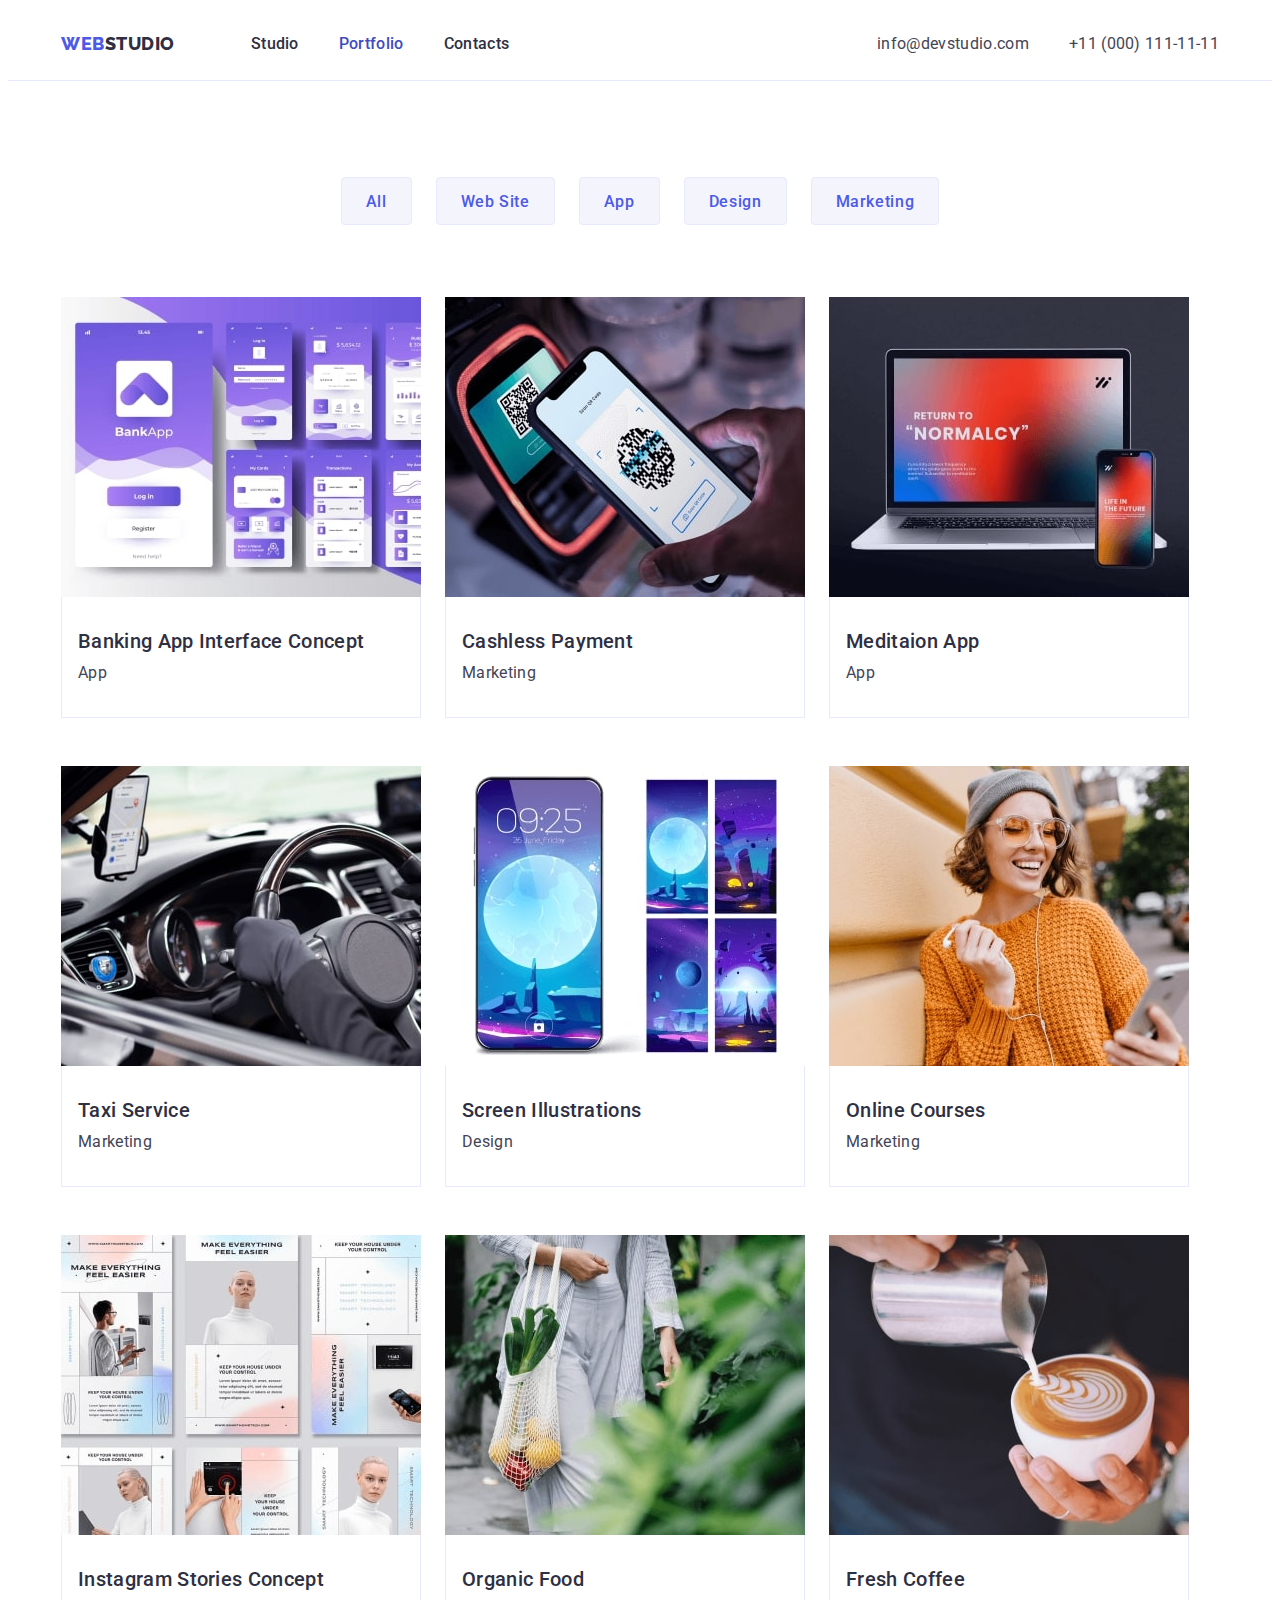
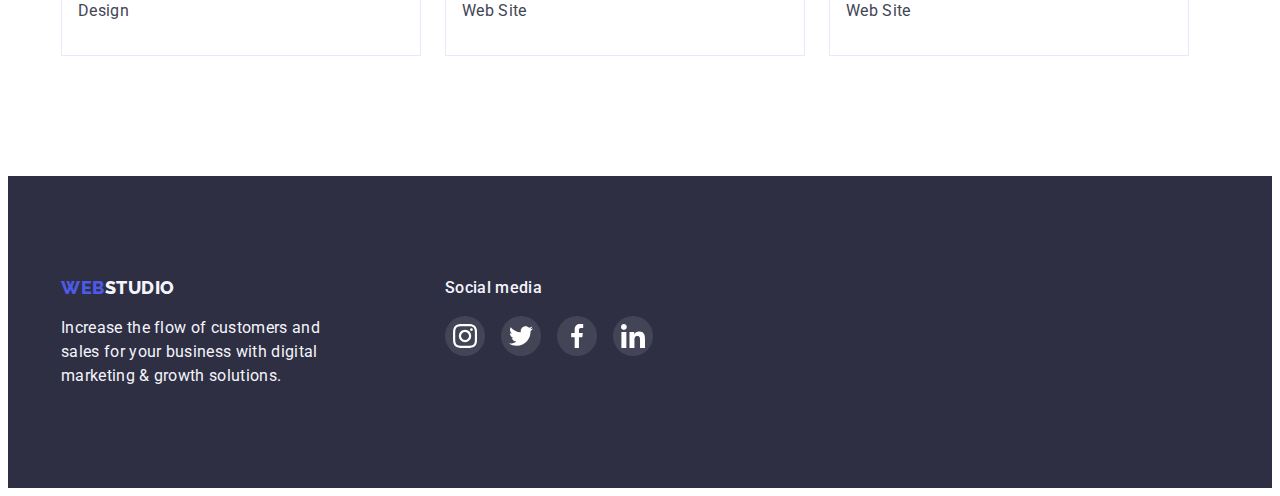
==== portfolio.html @ fd3bf66e "up" ====
<!DOCTYPE html>
<html lang="en">
	<head>
		<meta charset="UTF-8" />
		<meta name="viewport" content="width=device-width, initial-scale=1.0" />
		<link
			href="https://fonts.googleapis.com/css2?family=Raleway:wght@800&family=Roboto:wght@400;500;700;900&display=swap"
			rel="stylesheet"
		/>
		<link
			rel="stylesheet"
			href="https://cdnjs.cloudflare.com/ajax/libs/modern-normalize/1.1.0/modern-normalize.min.css"
			integrity="sha512-wpPYUAdjBVSE4KJnH1VR1HeZfpl1ub8YT/NKx4PuQ5NmX2tKuGu6U/JRp5y+Y8XG2tV+wKQpNHVUX03MfMFn9Q=="
			crossorigin="anonymous"
			referrerpolicy="no-referrer"
		/>
		<link rel="stylesheet" href="./css/style.css" />
		<title>Web Studio - Portfolio</title>
	</head>
	<body>
		<header class="page-header">
			<div class="container main-nav">
				<nav class="main-navigation">
					<a href="./index.html" class="logo">Web<span>Studio</span></a>
					<ul class="site-nav list">
						<li class="item"><a href="./index.html" class="link">Studio</a></li>
						<li class="item">
							<a href="./portfolio.html" class="link current">Portfolio</a>
						</li>
						<li class="item"><a href="" class="link">Contacts</a></li>
					</ul>
				</nav>
				<address class="contacts">
					<ul class="nav-contacts">
						<li class="item">
							<a href="mailto:info@devstudio.com">info@devstudio.com</a>
						</li>
						<li class="item">
							<a href="tel:+110001111111">+11 (000) 111-11-11</a>
						</li>
					</ul>
				</address>
			</div>
		</header>
		<main>
			<section class="section portfolio">
				<div class="container">
					<h1 hidden>Portfolio</h1>
					<ul class="filter-buttons">
						<li class="button-item">
							<button type="button" class="button">All</button>
						</li>
						<li class="button-item">
							<button type="button" class="button">Web Site</button>
						</li>
						<li class="button-item">
							<button type="button" class="button">App</button>
						</li>
						<li class="button-item">
							<button type="button" class="button">Design</button>
						</li>
						<li class="button-item">
							<button type="button" class="button">Marketing</button>
						</li>
					</ul>
					<h2 hidden>Our Benefits</h2>
					<ul class="benefits">
						<li class="item">
							<img
								src="./images/portfolio/banking-app.jpg"
								alt="Banking App Interface Concept"
								width="360"
							/>
							<div class="benefits-content">
								<h3 class="benefits-header">Banking App Interface Concept</h3>
								<p>App</p>
							</div>
						</li>
						<li class="item">
							<img
								src="./images/portfolio/cashless-payment.jpg"
								alt="Banking App Interface Concept"
								width="360"
							/>
							<div class="benefits-content">
								<h3 class="benefits-header">Cashless Payment</h3>
								<p>Marketing</p>
							</div>
						</li>
						<li class="item">
							<img
								src="./images/portfolio/meditaion-app.jpg"
								alt="Meditaion App"
								width="360"
							/>
							<div class="benefits-content">
								<h3 class="benefits-header">Meditaion App</h3>
								<p>App</p>
							</div>
						</li>
						<li class="item">
							<img
								src="./images/portfolio/taxi-service.jpg"
								alt="Taxi Service"
								width="360"
							/>
							<div class="benefits-content">
								<h3 class="benefits-header">Taxi Service</h3>
								<p>Marketing</p>
							</div>
						</li>
						<li class="item">
							<img
								src="./images/portfolio/screen-illustations.jpg"
								alt="Screen Illustrations"
								width="360"
							/>
							<div class="benefits-content">
								<h3 class="benefits-header">Screen Illustrations</h3>
								<p>Design</p>
							</div>
						</li>
						<li class="item">
							<img
								src="./images/portfolio/online-courses.jpg"
								alt="Online Courses"
								width="360"
							/>
							<div class="benefits-content">
								<h3 class="benefits-header">Online Courses</h3>
								<p>Marketing</p>
							</div>
						</li>
						<li class="item">
							<img
								src="./images/portfolio/instagram-stories.jpg"
								alt="Instagram Stories Concept"
								width="360"
							/>
							<div class="benefits-content">
								<h3 class="benefits-header">Instagram Stories Concept</h3>
								<p>Design</p>
							</div>
						</li>
						<li class="item">
							<img
								src="./images/portfolio/organic-food.jpg"
								alt="Organic Food"
								width="360"
							/>
							<div class="benefits-content">
								<h3 class="benefits-header">Organic Food</h3>
								<p>Web Site</p>
							</div>
						</li>
						<li class="item">
							<img
								src="./images/portfolio/fresh-cofee.jpg"
								alt="Fresh Coffee"
								width="360"
							/>
							<div class="benefits-content">
								<h3 class="benefits-header">Fresh Coffee</h3>
								<p>Web Site</p>
							</div>
						</li>
					</ul>
				</div>
			</section>
		</main>
		<footer class="footer">
			<div class="container">
				<div class="copyrights">
					<a href="./index.html" class="logo">Web<span>Studio</span></a>
					<p class="slogan">
						Increase the flow of customers and sales for your business with
						digital marketing & growth solutions.
					</p>
				</div>
				<div class="footer-social-links">
					<p class="social-links-header">Social media</p>
					<ul class="footer-list">
						<li class="item">
							<a href="#" class="footer-link-icon">
								<svg class="icon" width="24" height="24">
									<use href="./images/icons.svg#icon-instagram"></use></svg
							></a>
						</li>
						<li class="item">
							<a href="#" class="footer-link-icon"
								><svg class="icon" width="24" height="24">
									<use href="./images/icons.svg#icon-twitter"></use>
								</svg>
							</a>
						</li>
						<li class="item">
							<a href="#" class="footer-link-icon"
								><svg class="icon" width="24" height="24">
									<use href="./images/icons.svg#icon-facebook"></use>
								</svg>
							</a>
						</li>
						<li class="item">
							<a href="#" class="footer-link-icon"
								><svg class="icon" width="24" height="24">
									<use href="./images/icons.svg#icon-linkedin"></use></svg
							></a>
						</li>
					</ul>
				</div>
			</div>
		</footer>
	</body>
</html>
---- css/style.css ----
:root {
  /* --brand-color: #3f51b5; */
  --header-color: #2E2F42;
  --main-text-color: #434455;
    --hover-and-background-color: #404BBF;
  --brand-color: #4D5AE5;
}
ul {
  list-style-type: none;
}

body {
  font-family: "Roboto", sans-serif;
  letter-spacing: 0.02em;
  font-size: 16px;
  color: var(--main-text-color);
  font-weight: 400;
  line-height: 1.5

}
h1,h2,h3,h4,h5,h6 {
  text-transform: capitalize;
  color: var(--header-color);
  font-weight: 500;
}
h1,h2,h3,h4,h5,h6,p,ul {
  margin:0;
  padding: 0;
}
a {
  text-decoration: none;
}
a:hover, a:focus, .site-nav .link:hover, .site-nav .link:focus, .site-nav .link.current {
  color: var(--hover-and-background-color)
}

.site-nav .link {
  color: var(--header-color);
}

img {
  display: block;
}

.page-header {
  border-bottom: 1px solid #E7E9FC;
}

.main-navigation {
  display: flex;
  align-items: center;
}
/* .page-header {
  outline: 1px solid red;
} */

.filter-buttons {
  display: flex;
  justify-content: center;
  padding-left: 0;
  margin-bottom: 72px;
}

.button-item:not(:first-child) {
  margin-left: 24px;
}

.button-item .button {
  display: inline-block;
  height: 48px;
  border-radius: 4px;
  padding: 12px 24px;
  background-color: #f4f4fd;
  color: var(--brand-color);
  cursor: pointer;
  font-weight: 500;
  font-size: 16px;
  line-height: 1.5;
  letter-spacing: 0.04em;
  font-family: inherit;
  text-align: center;
  border: 1px solid #e7e9fc;
}

/* .filter-buttons button {
  font-family: inherit;
  cursor: pointer;
  background-color: #F4F4FD;
  letter-spacing: 0.04em;
  color: var(--brand-color);
  font-weight: 500;
  font-size: var(--main-text-font-size);
  line-height: 1.5; 
} */
.filter-buttons button:hover,  .filter-buttons button:focus{
  background-color: var(--hover-and-background-color);
  color: #fff;
}


.logo {  
  font-family: 'Raleway';
  font-weight: 800;
  font-size: 18px;
  line-height: 1.33;
  letter-spacing: 0.03em;
  text-transform: uppercase;
  color: var(--brand-color);
}


.logo span{
  color: var(--header-color);
}

.footer .logo span{
  color: #F4F4FD;
}
.footer .logo {
  margin-bottom: 16px;
  display: inline-block;
}

.site-nav {
  display: flex;
  font-weight: 500;
  margin-left: 76px;;
}

/* .site-nav .item{
  outline: 1px solid red;
} */

.site-nav .item +.item, .nav-contacts .item:not(:first-child){
  margin-left: 40px;
}

.site-nav .link {
  display:block;
  padding-top: 24px;
  padding-bottom: 24px;
}
.nav-contacts, .main-nav {
  display: flex;
  align-items: center;
}
.nav-contacts a {
  color: var(--main-text-color) ;
  font-style: normal;
}

.benefits {
  flex-wrap: wrap;
}

.benefits .item {
  margin-right: 24px;
  margin-bottom: 48px;
  text-align: left;
}

.benefits .item:nth-child(3n) {
  margin-right: 0;
}

.benefits .item:nth-last-child(-n + 3){
  margin-bottom: 0;
}

.benefits-list, .we-doing-list, .team-list, .benefits, .social-list, .customers-list,
.footer .container, .footer-list
{
  display: flex;
}

.benefits-list .item:not(:first-child), .we-doing-list .item:not(:first-child),  
.team-list .item:not(:first-child), .customers-list .item:not(:first-child) {
  margin-left: 24px;
}

.team-list > .item {
  background-color: #ffffff;
  box-shadow: 0px 1px 6px rgb(46 47 66 / 8%), 0px 1px 1px rgb(46 47 66 / 16%), 0px 2px 1px rgb(46 47 66 / 8%);
    border-radius: 0px 0px 4px 4px;
}

/* .benefits h3 {
  font-size: 20px;
  font-weight: 500;
  line-height: 1.2;
} */

.benefits-list {
  text-align: left;
}

.benefits-list .item::before {
  content: '';
  height: 112px;
  background-color: #F4F4FD;
  display: block;
  background-repeat: no-repeat;
  background-position: center;
  margin-bottom: 8px;
  padding: 24px 100px;
  
}

.item.antenna::before {
  background-image: url(../images/antenna.svg);
}

.item.clock::before{
  background-image: url(../images/clock.svg);
}

.item.diagram::before{
  background-image: url(../images/diagram.svg);
}

.item.astronaut::before{
  background-image: url(/images/astronaut.svg);
}


.social-list {
    margin: 0;
    padding-right: 16px;
    padding-left: 16px;
    justify-content: center;
}

.social-list .link {
  display: flex;
  height: 40px;
  width: 40px;
  justify-content: center;
  align-items: center;
  border-radius: 50%;
  background-color: var(--brand-color);
}

.social-list .link:hover {
  background-color: var(--hover-and-background-color);
}

.social-list .social-icon {
  fill:#f4f4fd;
}

.benefits-header {
  margin-bottom: 8px;
  font-weight: 500;
  font-size: 20px;
  line-height: 1.2;
}

.we-doing-header, .team-header, .customers-header {
  font-weight: 700;
  line-height: 1.11;
  font-size: 40px;
  color: var(--header-color) ;
  margin-bottom: 72px;
}

.section {
  padding-top: 120px;
  padding-bottom: 120px;
  text-align: center;
}
.section:nth-child(2n + 4) {
  background-color: #F4F4FD;
}

.we-doing {
  padding-top: 0;
}

.contacts {margin-left: auto;}

.container {
  width: 1158px;
  margin-left: auto;
  margin-right: auto;
  padding-right: 15px;
  padding-left: 15px;
}

.hero {
  text-align: center;
  padding-top: 188px;
  padding-bottom: 188px;
  background-color: var(--header-color);
  width: 1440px;
  background-image: linear-gradient( rgba(46, 47, 66, 0.7), rgba(46, 47, 66, 0.7) ), url(../images/people-office.jpg);
  background-repeat: no-repeat;
  margin-left: auto;
  margin-right: auto;
}


.hero-header {
  font-size: 56px;
  margin-bottom: 48px;
  color: #fff;
  line-height: 1.07;
  font-weight: 700;
  text-transform: none;

}
.hero-button {
  display: block;
  min-width: 169px;
  border-radius: 4px;
  padding: 16px 32px;
  margin: 0 auto;
  background-color: var(--brand-color);
  color: #fff;
  cursor: pointer;
  font-weight: 500;
  font-size: 16px;
  line-height: 1.5;
  letter-spacing: 0.04em;
  text-align: center;
  border: var(--brand-color);;
}

.hero-button:hover {
  background-color: var(--hover-and-background-color);
}

.team-content {
  margin: 32px 0;
}
.team-content > p {
  margin-bottom: 8px;
}
.benefits-content {
  padding-top: 32px;
  padding-bottom: 32px;
  padding-left: 16px;
  border: 1px solid #e7e9fc;
  border-top: none;
}

.team-name {
  margin-bottom: 8px;
}

.footer {
  background-color: var(--header-color);
  padding-top: 100px;
  padding-bottom: 100px;
  color: #F4F4FD;
}

.copyrights {
  width: 264px;
}


/*=====================Portfolio==========================*/


.section.portfolio {
  padding-top: 96px;
}


.footer-link-icon {
  display: flex;
  height: 40px;
  width: 40px;
  justify-content: center;
  align-items: center;
  border-radius: 50%;
  background-color: rgba(255, 255, 255, 0.1);
}

.customer-icon {
  display: flex;
  height: 88px;
  color: #8e8f99;
  border: 1px solid #8e8f99;
  border-radius: 4px;
  justify-content: center;
  align-items: center;
}
.customer-icon:hover {
  border: 1px solid var(--hover-and-background-color);

}

.customer-logo {
  fill: #8e8f99;
}

.customer-logo:hover {
  fill: var(--hover-and-background-color);
}

.customers-list .item {
  width: 100%;
}

.footer-social-links{margin-left: 120px;}

.footer-link-icon .icon {
  fill: #ffffff;
}
.footer-link-icon:hover {
  background-color: #31D0AA;
}

.footer-list .item:not(:first-child) {
  margin-left: 16px;
}
.footer .social-links-header {
  margin-bottom: 16px;
  font-weight: 500;
}
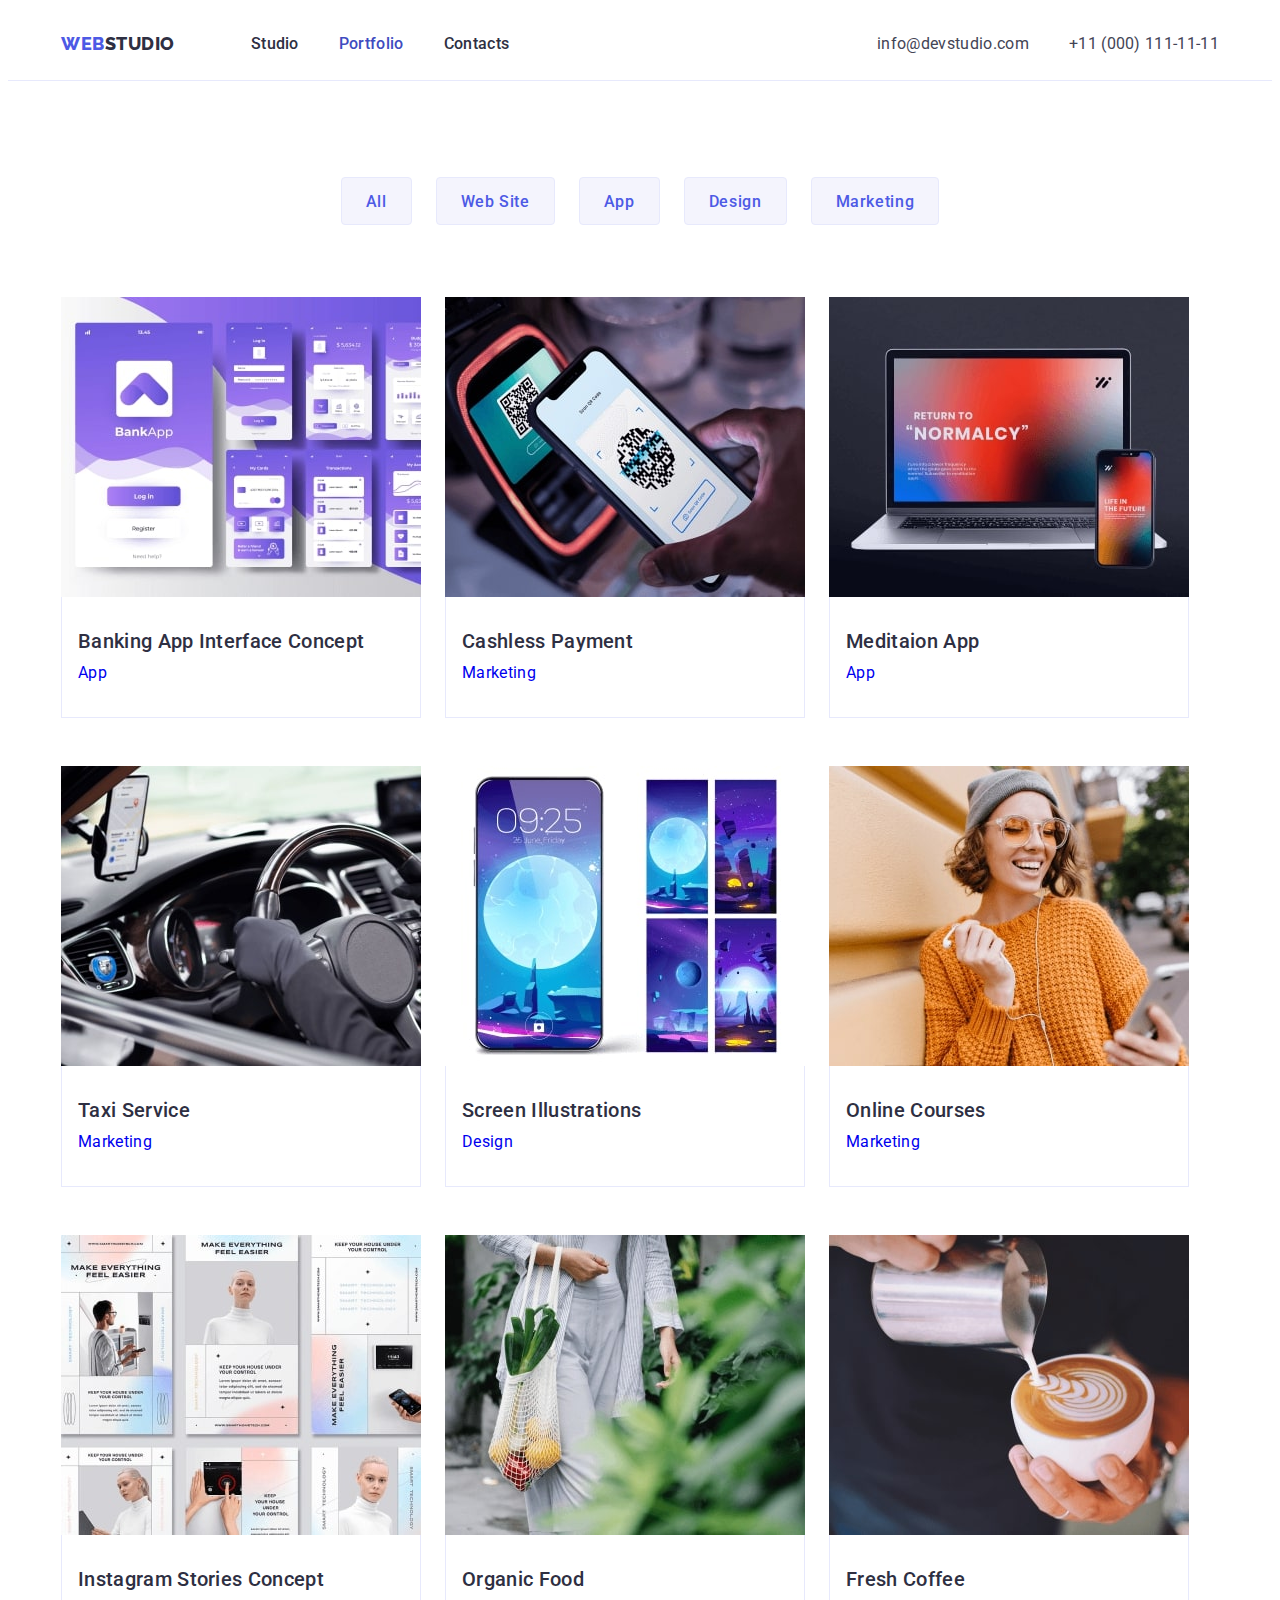
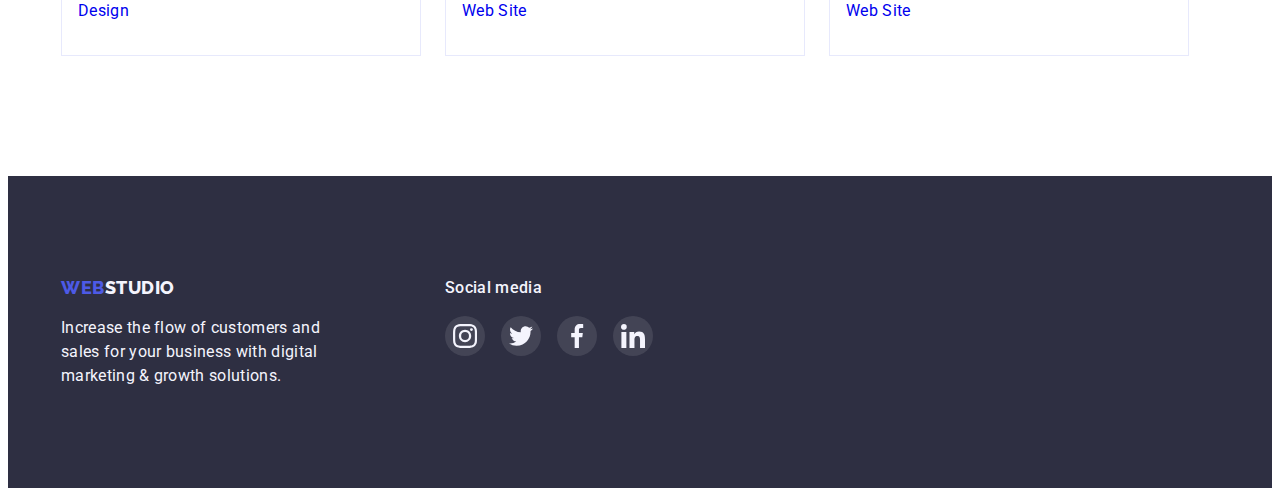
==== commit 0597aea7: "up" ====
--- a/portfolio.html
+++ b/portfolio.html
@@ -66,103 +66,121 @@
 					<h2 hidden>Our Benefits</h2>
 					<ul class="benefits">
 						<li class="item">
-							<img
-								src="./images/portfolio/banking-app.jpg"
-								alt="Banking App Interface Concept"
-								width="360"
-							/>
-							<div class="benefits-content">
-								<h3 class="benefits-header">Banking App Interface Concept</h3>
-								<p>App</p>
-							</div>
-						</li>
-						<li class="item">
-							<img
-								src="./images/portfolio/cashless-payment.jpg"
-								alt="Banking App Interface Concept"
-								width="360"
-							/>
-							<div class="benefits-content">
-								<h3 class="benefits-header">Cashless Payment</h3>
-								<p>Marketing</p>
-							</div>
-						</li>
-						<li class="item">
-							<img
-								src="./images/portfolio/meditaion-app.jpg"
-								alt="Meditaion App"
-								width="360"
-							/>
-							<div class="benefits-content">
-								<h3 class="benefits-header">Meditaion App</h3>
-								<p>App</p>
-							</div>
-						</li>
-						<li class="item">
-							<img
-								src="./images/portfolio/taxi-service.jpg"
-								alt="Taxi Service"
-								width="360"
-							/>
-							<div class="benefits-content">
-								<h3 class="benefits-header">Taxi Service</h3>
-								<p>Marketing</p>
-							</div>
-						</li>
-						<li class="item">
-							<img
-								src="./images/portfolio/screen-illustations.jpg"
-								alt="Screen Illustrations"
-								width="360"
-							/>
-							<div class="benefits-content">
-								<h3 class="benefits-header">Screen Illustrations</h3>
-								<p>Design</p>
-							</div>
-						</li>
-						<li class="item">
-							<img
-								src="./images/portfolio/online-courses.jpg"
-								alt="Online Courses"
-								width="360"
-							/>
-							<div class="benefits-content">
-								<h3 class="benefits-header">Online Courses</h3>
-								<p>Marketing</p>
-							</div>
-						</li>
-						<li class="item">
-							<img
-								src="./images/portfolio/instagram-stories.jpg"
-								alt="Instagram Stories Concept"
-								width="360"
-							/>
-							<div class="benefits-content">
-								<h3 class="benefits-header">Instagram Stories Concept</h3>
-								<p>Design</p>
-							</div>
-						</li>
-						<li class="item">
-							<img
-								src="./images/portfolio/organic-food.jpg"
-								alt="Organic Food"
-								width="360"
-							/>
-							<div class="benefits-content">
-								<h3 class="benefits-header">Organic Food</h3>
-								<p>Web Site</p>
-							</div>
-						</li>
-						<li class="item">
-							<img
-								src="./images/portfolio/fresh-cofee.jpg"
-								alt="Fresh Coffee"
-								width="360"
-							/>
-							<div class="benefits-content">
-								<h3 class="benefits-header">Fresh Coffee</h3>
-								<p>Web Site</p>
-							</div>
+							<a href="#" class="link-item">
+								<img
+									src="./images/portfolio/banking-app.jpg"
+									alt="Banking App Interface Concept"
+									width="360"
+								/>
+								<div class="benefits-content">
+									<h3 class="benefits-header">Banking App Interface Concept</h3>
+									<p>App</p>
+								</div>
+							</a>
+						</li>
+						<li class="item">
+							<a href="#" class="link-item">
+								<img
+									src="./images/portfolio/cashless-payment.jpg"
+									alt="Banking App Interface Concept"
+									width="360"
+								/>
+								<div class="benefits-content">
+									<h3 class="benefits-header">Cashless Payment</h3>
+									<p>Marketing</p>
+								</div>
+							</a>
+						</li>
+						<li class="item">
+							<a href="#" class="link-item">
+								<img
+									src="./images/portfolio/meditaion-app.jpg"
+									alt="Meditaion App"
+									width="360"
+								/>
+								<div class="benefits-content">
+									<h3 class="benefits-header">Meditaion App</h3>
+									<p>App</p>
+								</div>
+							</a>
+						</li>
+						<li class="item">
+							<a href="#" class="link-item">
+								<img
+									src="./images/portfolio/taxi-service.jpg"
+									alt="Taxi Service"
+									width="360"
+								/>
+								<div class="benefits-content">
+									<h3 class="benefits-header">Taxi Service</h3>
+									<p>Marketing</p>
+								</div>
+							</a>
+						</li>
+						<li class="item">
+							<a href="#" class="link-item">
+								<img
+									src="./images/portfolio/screen-illustations.jpg"
+									alt="Screen Illustrations"
+									width="360"
+								/>
+								<div class="benefits-content">
+									<h3 class="benefits-header">Screen Illustrations</h3>
+									<p>Design</p>
+								</div>
+							</a>
+						</li>
+						<li class="item">
+							<a href="#" class="link-item">
+								<img
+									src="./images/portfolio/online-courses.jpg"
+									alt="Online Courses"
+									width="360"
+								/>
+								<div class="benefits-content">
+									<h3 class="benefits-header">Online Courses</h3>
+									<p>Marketing</p>
+								</div>
+							</a>
+						</li>
+						<li class="item">
+							<a href="#" class="link-item">
+								<img
+									src="./images/portfolio/instagram-stories.jpg"
+									alt="Instagram Stories Concept"
+									width="360"
+								/>
+								<div class="benefits-content">
+									<h3 class="benefits-header">Instagram Stories Concept</h3>
+									<p>Design</p>
+								</div>
+							</a>
+						</li>
+						<li class="item">
+							<a href="#" class="link-item">
+								<img
+									src="./images/portfolio/organic-food.jpg"
+									alt="Organic Food"
+									width="360"
+								/>
+								<div class="benefits-content">
+									<h3 class="benefits-header">Organic Food</h3>
+									<p>Web Site</p>
+								</div>
+							</a>
+						</li>
+						<li class="item">
+							<a href="#" class="link-item">
+								<img
+									src="./images/portfolio/fresh-cofee.jpg"
+									alt="Fresh Coffee"
+									width="360"
+								/>
+								<div class="benefits-content">
+									<h3 class="benefits-header">Fresh Coffee</h3>
+									<p>Web Site</p>
+								</div>
+							</a>
 						</li>
 					</ul>
 				</div>
@@ -183,27 +201,27 @@
 						<li class="item">
 							<a href="#" class="footer-link-icon">
 								<svg class="icon" width="24" height="24">
-									<use href="./images/icons.svg#icon-instagram"></use></svg
+									<use href="./images/symbol-defs-fix.svg#instagram"></use></svg
 							></a>
 						</li>
 						<li class="item">
 							<a href="#" class="footer-link-icon"
 								><svg class="icon" width="24" height="24">
-									<use href="./images/icons.svg#icon-twitter"></use>
+									<use href="./images/symbol-defs-fix.svg#twitter"></use>
 								</svg>
 							</a>
 						</li>
 						<li class="item">
 							<a href="#" class="footer-link-icon"
 								><svg class="icon" width="24" height="24">
-									<use href="./images/icons.svg#icon-facebook"></use>
+									<use href="./images/symbol-defs-fix.svg#facebook"></use>
 								</svg>
 							</a>
 						</li>
 						<li class="item">
 							<a href="#" class="footer-link-icon"
 								><svg class="icon" width="24" height="24">
-									<use href="./images/icons.svg#icon-linkedin"></use></svg
+									<use href="./images/symbol-defs-fix.svg#linkedin"></use></svg
 							></a>
 						</li>
 					</ul>
--- a/css/style.css
+++ b/css/style.css
@@ -82,6 +82,11 @@
   border: 1px solid #e7e9fc;
 }
 
+.button-item .button:hover {
+  box-shadow: 0px 3px 1px rgb(0 0 0 / 10%), 0px 2px 1px rgb(0 0 0 / 8%), 0px 2px 2px rgb(0 0 0 / 12%);
+  border: 1px solid var(--hover-and-background-color  );
+}
+
 /* .filter-buttons button {
   font-family: inherit;
   cursor: pointer;
@@ -94,7 +99,7 @@
 } */
 .filter-buttons button:hover,  .filter-buttons button:focus{
   background-color: var(--hover-and-background-color);
-  color: #fff;
+  color: #fff;  
 }
 
 
@@ -190,23 +195,43 @@
   line-height: 1.2;
 } */
 
+.benefits .link-item {
+  display: block;
+}
+
+.benefits .link-item:hover {
+  box-shadow: 0px 1px 6px rgb(46 47 66 / 8%), 
+  0px 1px 1px rgb(46 47 66 / 16%), 
+  0px 2px 1px rgb(46 47 66 / 8%);
+}
+
+.benefits-list .item {
+  width: calc((100% - 72px) / 4);
+}
+
 .benefits-list {
   text-align: left;
 }
 
-.benefits-list .item::before {
-  content: '';
+.benefits-list .item:not(:first-child) {
+  margin-left: 24px;
+}
+
+.benefits-image {
+  display: flex;
   height: 112px;
-  background-color: #F4F4FD;
-  display: block;
-  background-repeat: no-repeat;
-  background-position: center;
+  background-color: #f4f4fd;
+  border-radius: 4px;
+  justify-content: center;
+  align-items: center;
   margin-bottom: 8px;
-  padding: 24px 100px;
-  
-}
-
-.item.antenna::before {
+}
+
+
+
+
+
+/* .item.antenna::before {
   background-image: url(../images/antenna.svg);
 }
 
@@ -219,14 +244,12 @@
 }
 
 .item.astronaut::before{
-  background-image: url(/images/astronaut.svg);
-}
+  background-image: url(../images/astronaut.svg);
+} */
 
 
 .social-list {
     margin: 0;
-    padding-right: 16px;
-    padding-left: 16px;
     justify-content: center;
 }
 
@@ -296,16 +319,20 @@
   background-repeat: no-repeat;
   margin-left: auto;
   margin-right: auto;
+  background-size: cover;
+  background-position: center;
+
 }
 
 
 .hero-header {
   font-size: 56px;
-  margin-bottom: 48px;
+  margin: 0 auto 48px;
   color: #fff;
   line-height: 1.07;
   font-weight: 700;
   text-transform: none;
+  width: 496px;
 
 }
 .hero-button {
@@ -400,7 +427,7 @@
 }
 
 .customers-list .item {
-  width: 100%;
+  width: calc((100% - 124px) / 6);
 }
 
 .footer-social-links{margin-left: 120px;}
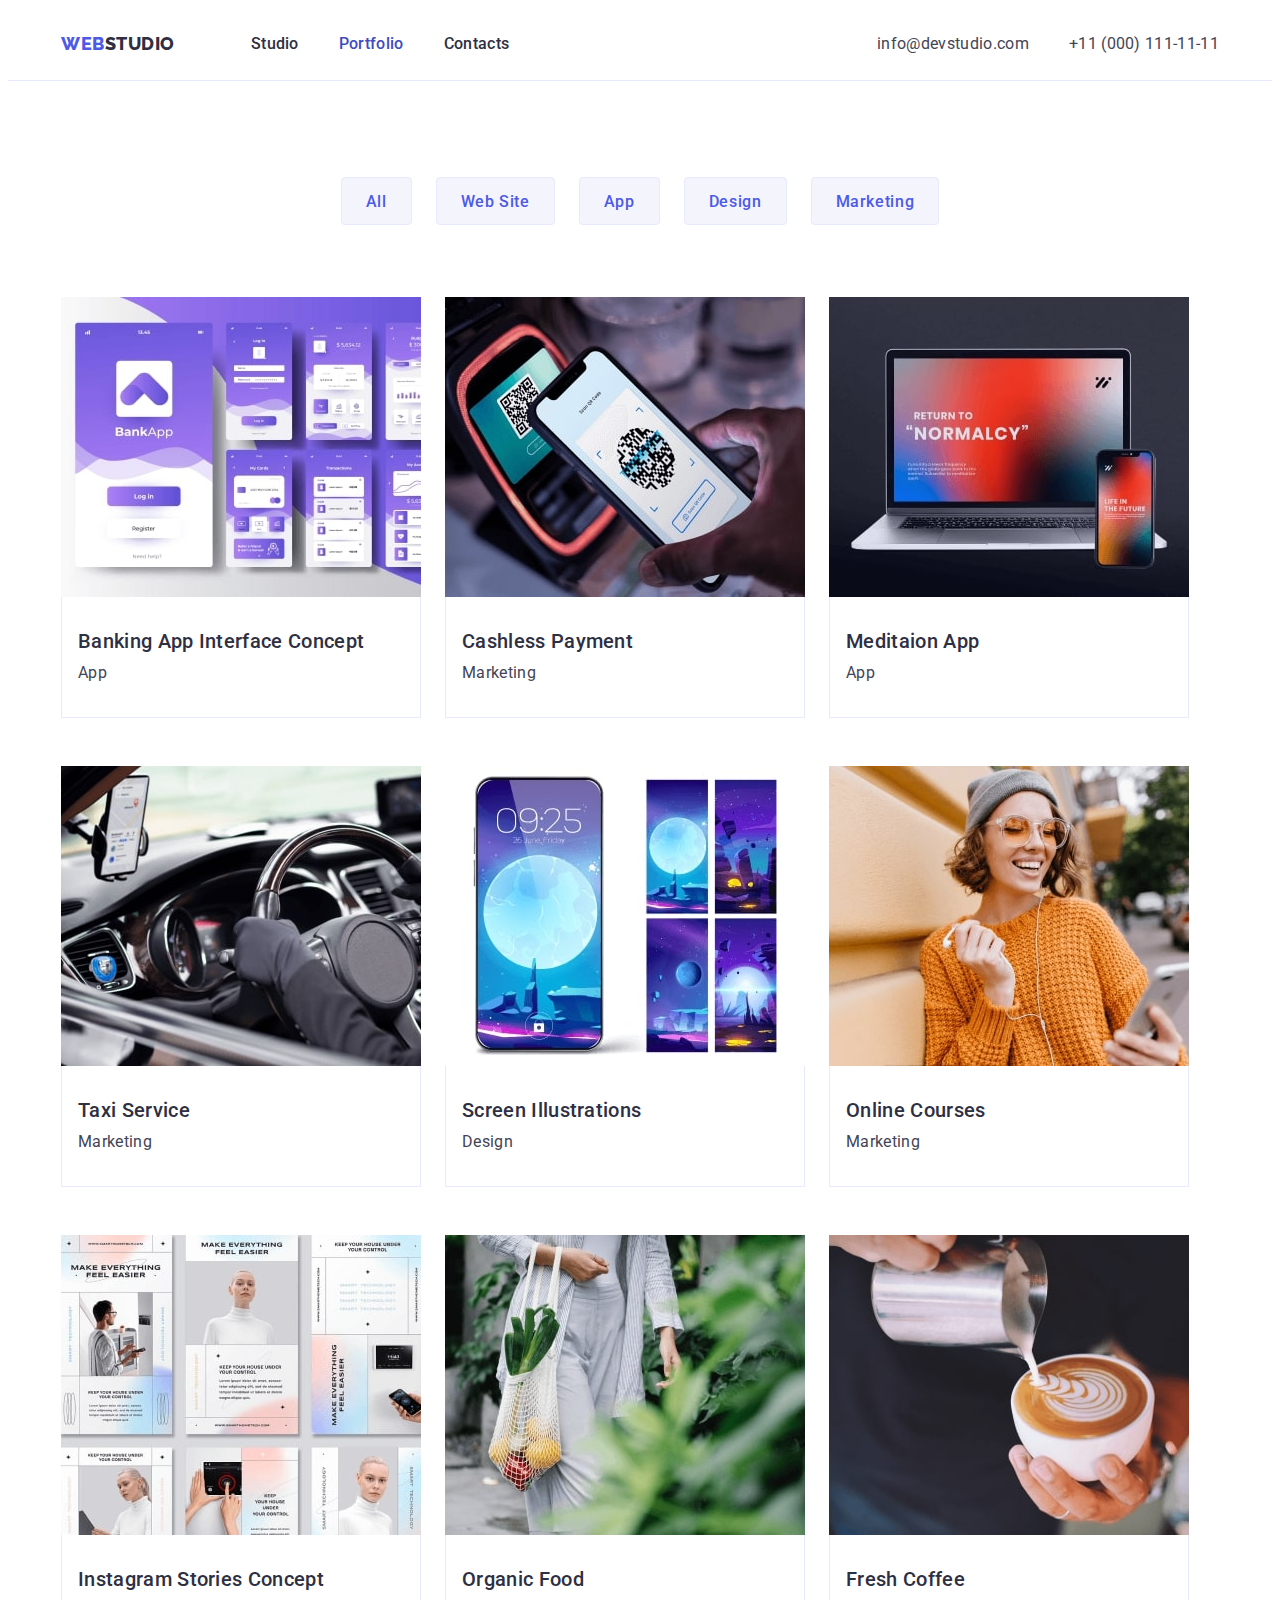
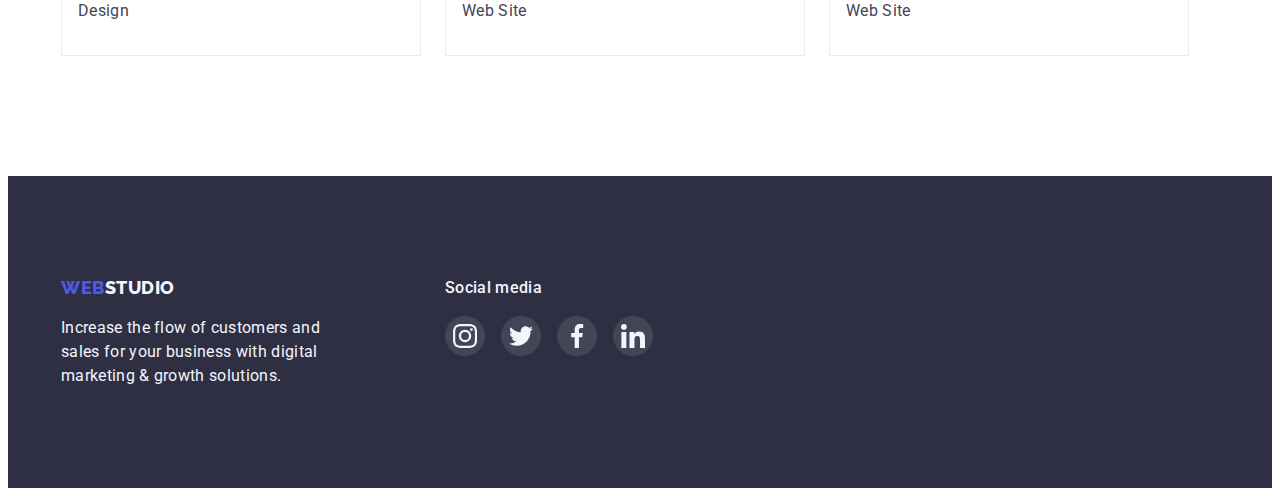
==== commit 80a5044e: "up" ====
--- a/portfolio.html
+++ b/portfolio.html
@@ -74,7 +74,7 @@
 								/>
 								<div class="benefits-content">
 									<h3 class="benefits-header">Banking App Interface Concept</h3>
-									<p>App</p>
+									<p class="portfolio-text">App</p>
 								</div>
 							</a>
 						</li>
@@ -87,7 +87,7 @@
 								/>
 								<div class="benefits-content">
 									<h3 class="benefits-header">Cashless Payment</h3>
-									<p>Marketing</p>
+									<p class="portfolio-text">Marketing</p>
 								</div>
 							</a>
 						</li>
@@ -100,7 +100,7 @@
 								/>
 								<div class="benefits-content">
 									<h3 class="benefits-header">Meditaion App</h3>
-									<p>App</p>
+									<p class="portfolio-text">App</p>
 								</div>
 							</a>
 						</li>
@@ -113,7 +113,7 @@
 								/>
 								<div class="benefits-content">
 									<h3 class="benefits-header">Taxi Service</h3>
-									<p>Marketing</p>
+									<p class="portfolio-text">Marketing</p>
 								</div>
 							</a>
 						</li>
@@ -126,7 +126,7 @@
 								/>
 								<div class="benefits-content">
 									<h3 class="benefits-header">Screen Illustrations</h3>
-									<p>Design</p>
+									<p class="portfolio-text">Design</p>
 								</div>
 							</a>
 						</li>
@@ -139,7 +139,7 @@
 								/>
 								<div class="benefits-content">
 									<h3 class="benefits-header">Online Courses</h3>
-									<p>Marketing</p>
+									<p class="portfolio-text">Marketing</p>
 								</div>
 							</a>
 						</li>
@@ -152,7 +152,7 @@
 								/>
 								<div class="benefits-content">
 									<h3 class="benefits-header">Instagram Stories Concept</h3>
-									<p>Design</p>
+									<p class="portfolio-text">Design</p>
 								</div>
 							</a>
 						</li>
@@ -165,7 +165,7 @@
 								/>
 								<div class="benefits-content">
 									<h3 class="benefits-header">Organic Food</h3>
-									<p>Web Site</p>
+									<p class="portfolio-text">Web Site</p>
 								</div>
 							</a>
 						</li>
@@ -178,7 +178,7 @@
 								/>
 								<div class="benefits-content">
 									<h3 class="benefits-header">Fresh Coffee</h3>
-									<p>Web Site</p>
+									<p class="portfolio-text">Web Site</p>
 								</div>
 							</a>
 						</li>
--- a/css/style.css
+++ b/css/style.css
@@ -415,19 +415,23 @@
 }
 .customer-icon:hover {
   border: 1px solid var(--hover-and-background-color);
-
+  color: var(--hover-and-background-color);
+}
+
+.portfolio-text {
+  color: var(--main-text-color);
 }
 
 .customer-logo {
-  fill: #8e8f99;
-}
-
-.customer-logo:hover {
+  fill: currentColor;
+}
+
+.customer-icon .customer-logo:hover {
   fill: var(--hover-and-background-color);
 }
 
 .customers-list .item {
-  width: calc((100% - 124px) / 6);
+  width: calc((100% - 120px) / 6);
 }
 
 .footer-social-links{margin-left: 120px;}
